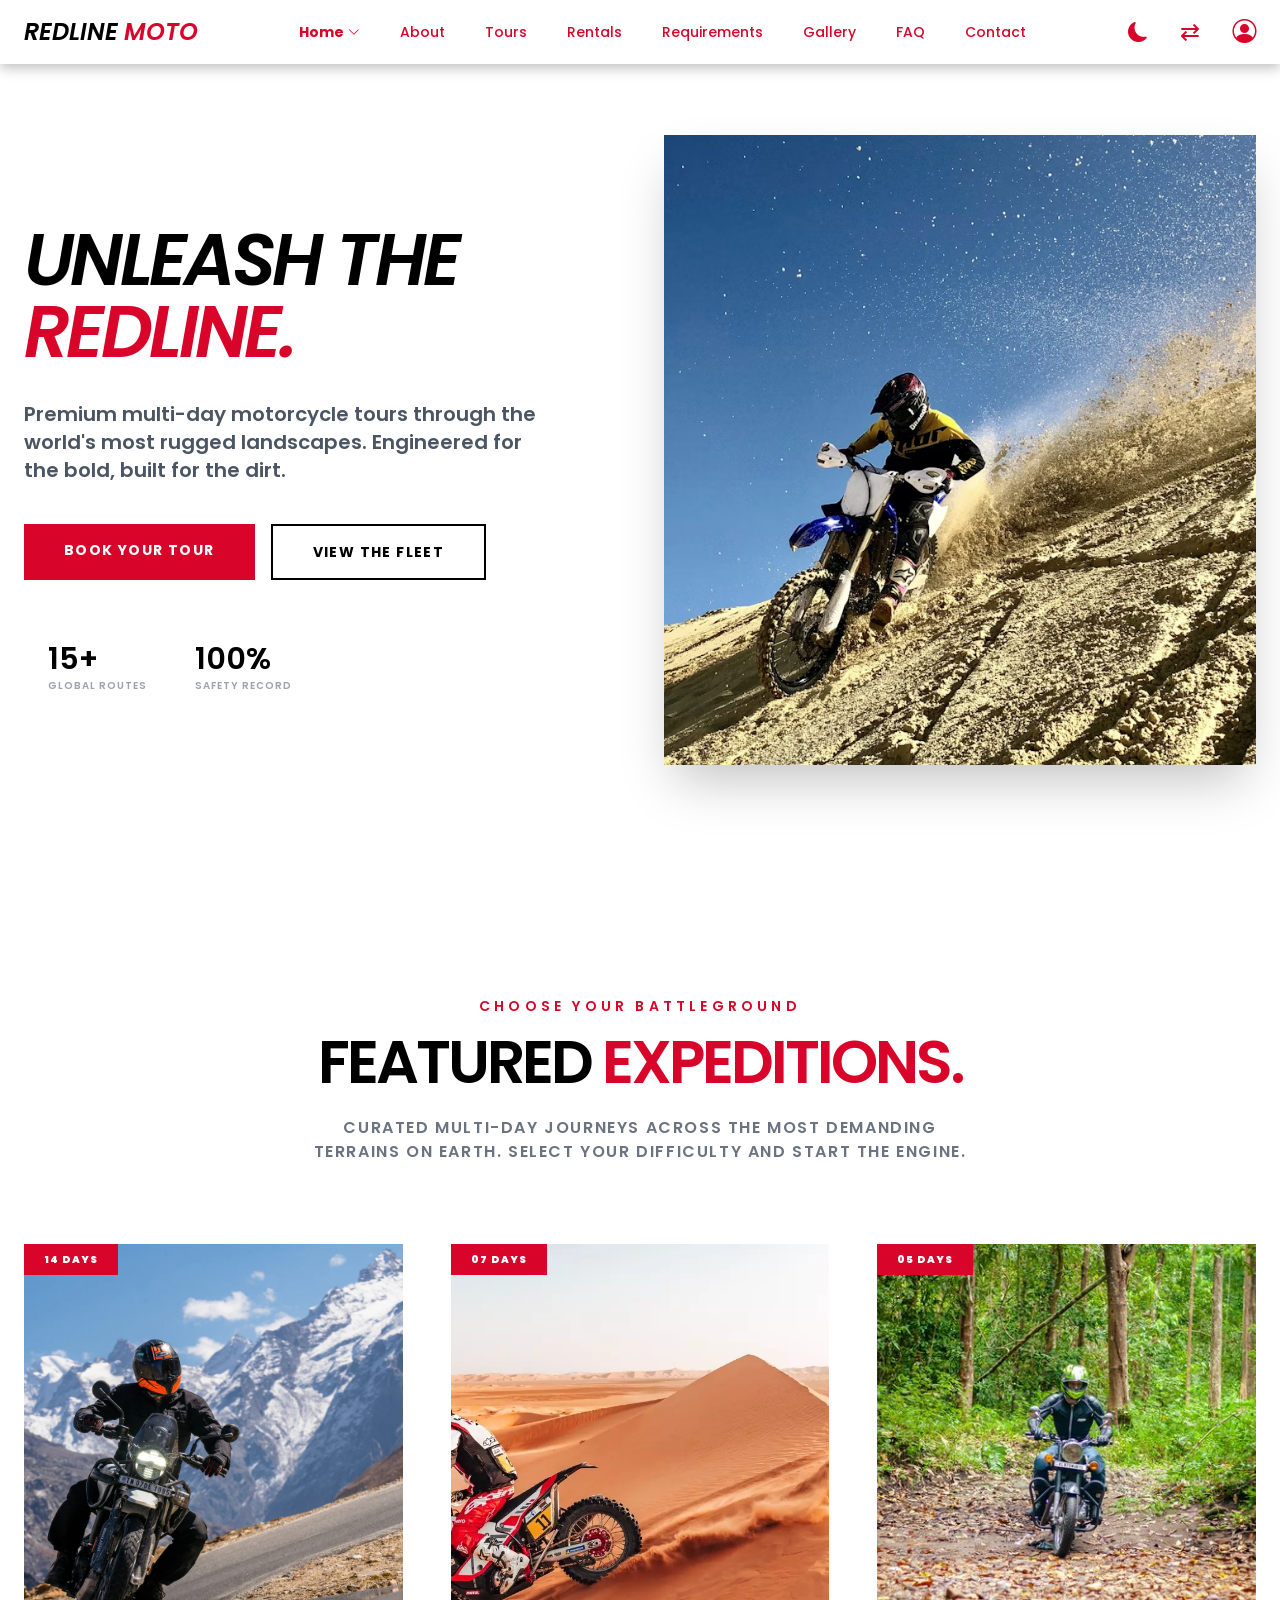
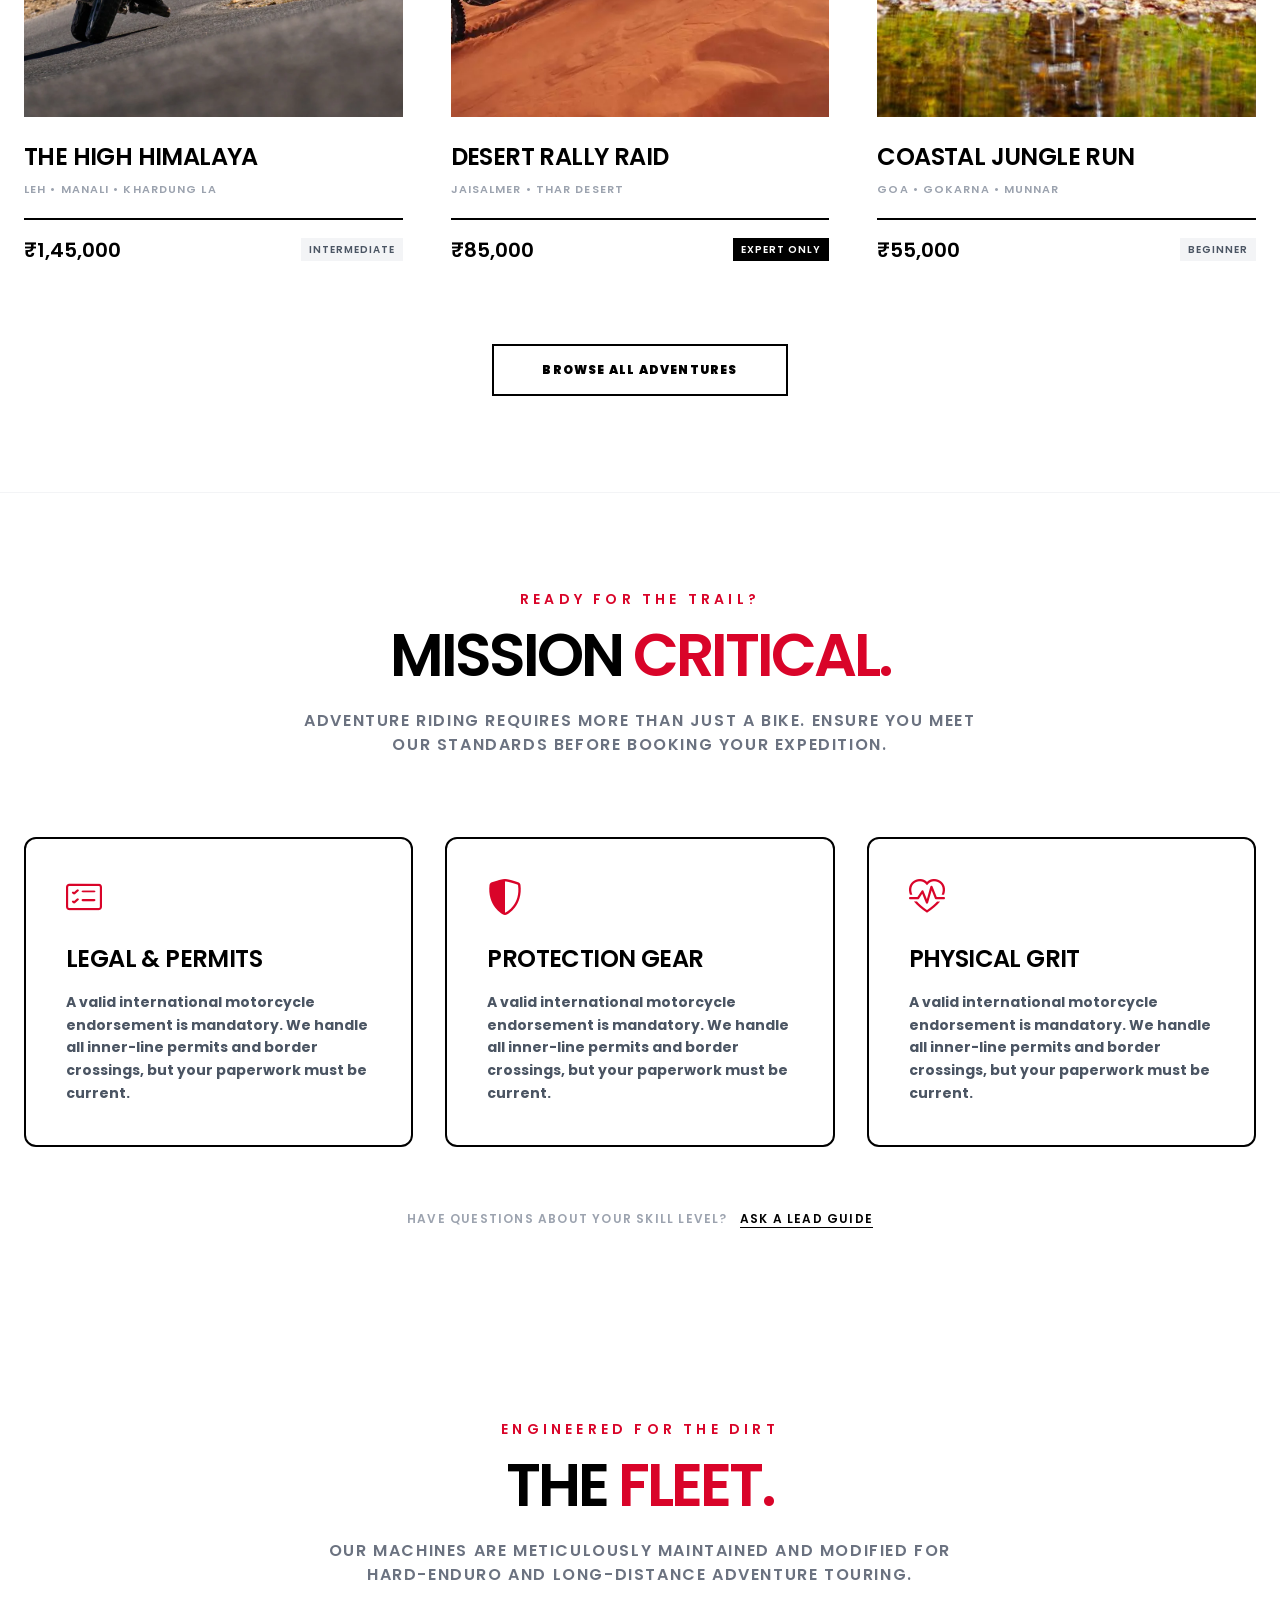
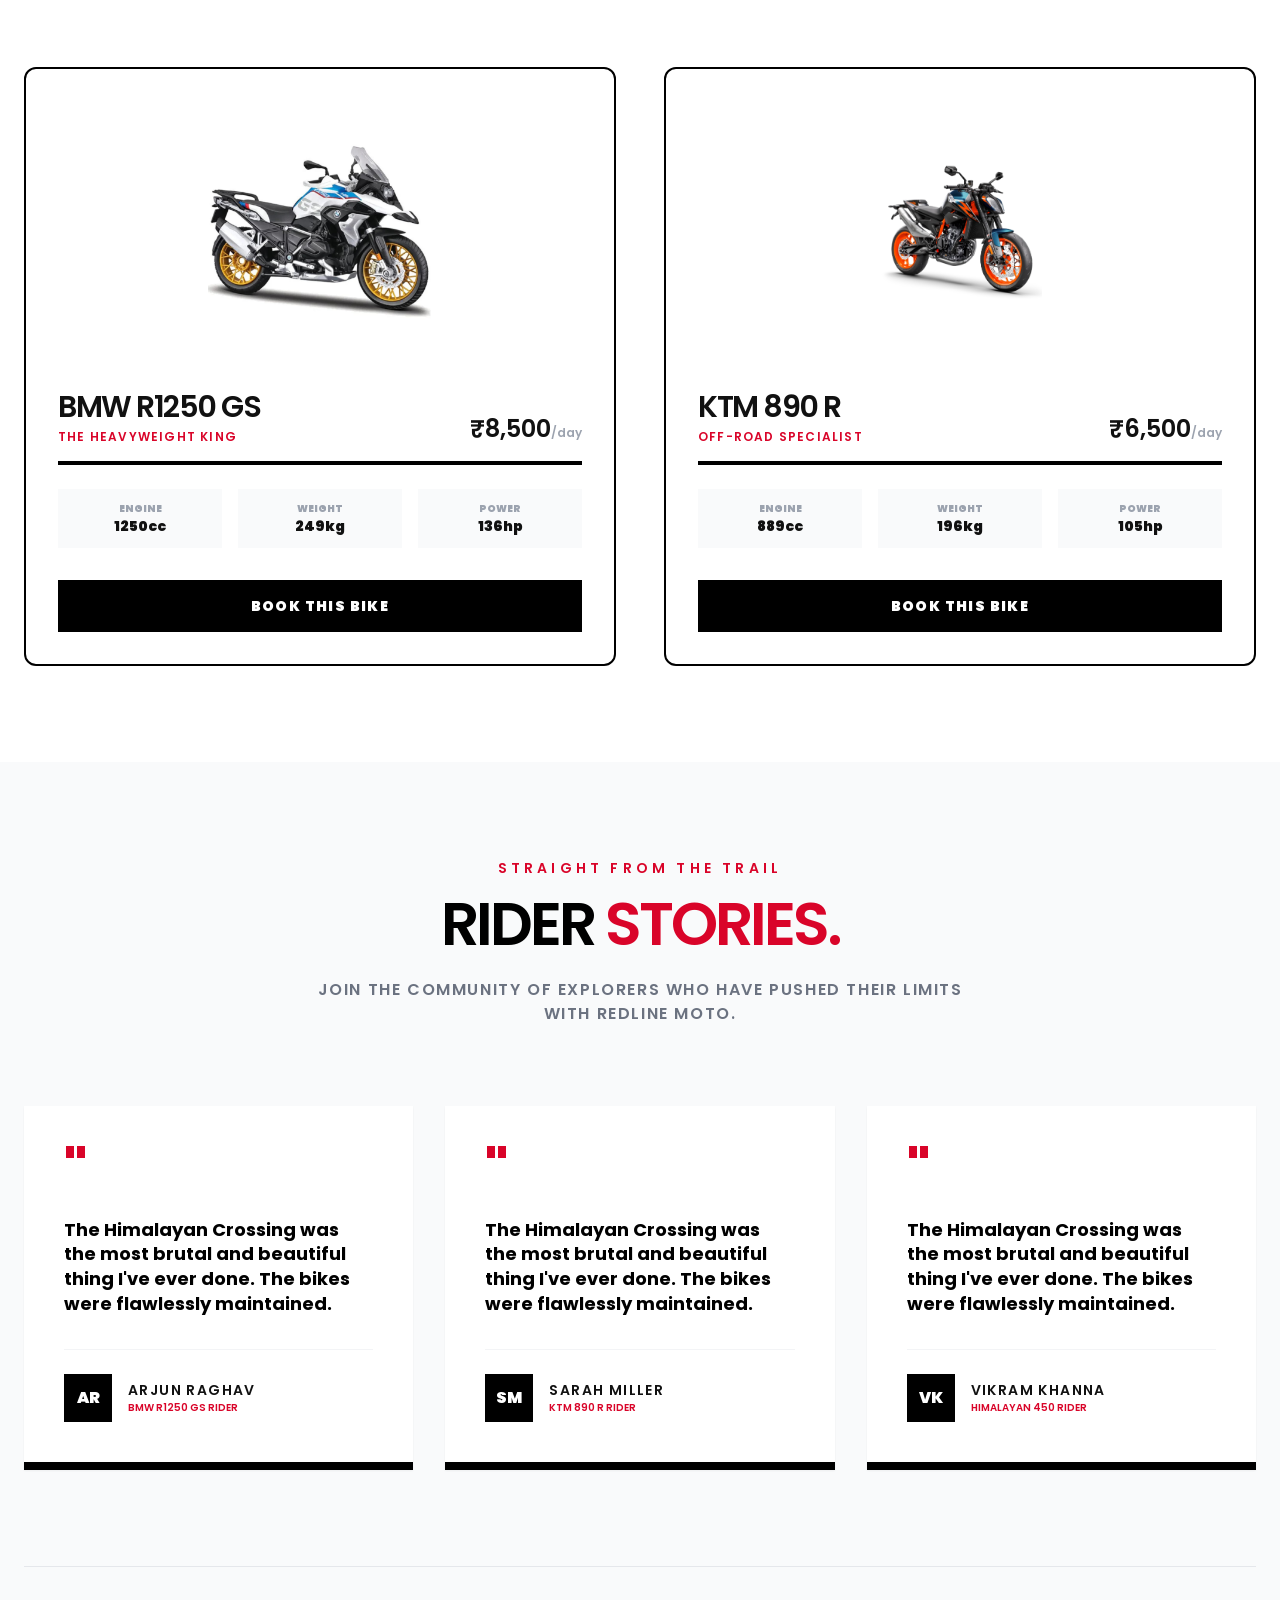
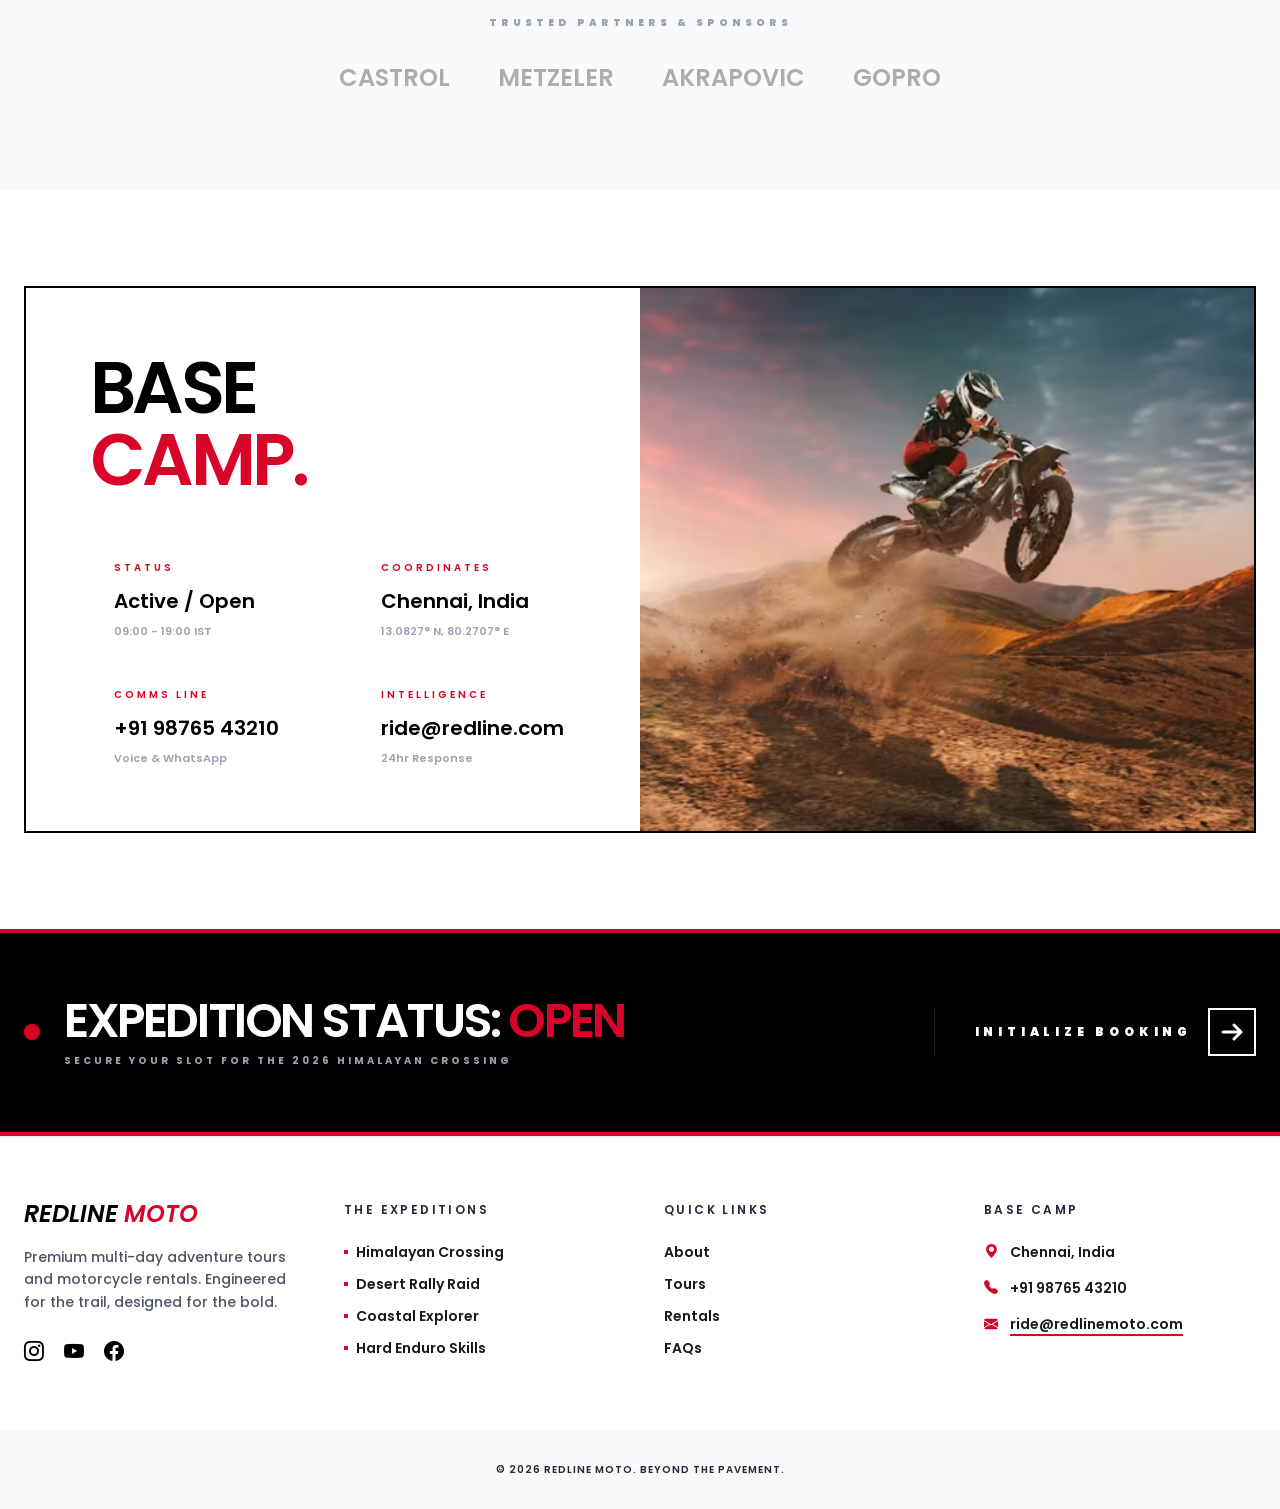
==== index.html @ 3127164c "first commit" ====
<!DOCTYPE html>
<html lang="en">

<head>
    <meta charset="UTF-8">
    <meta name="viewport" content="width=device-width, initial-scale=1.0">
    <title>Home1 - Redline Moto</title>
    <link rel="icon" href="images/logo.jpeg">
    <script src="tailwind.js"></script>
    <link rel="stylesheet" href="https://cdn.jsdelivr.net/npm/bootstrap-icons@1.11.3/font/bootstrap-icons.min.css">
    <link rel="stylesheet" href="navbar.css">
    <link rel="stylesheet" href="footer.css">
    <link rel="preconnect" href="https://fonts.googleapis.com">
    <link rel="preconnect" href="https://fonts.gstatic.com" crossorigin>
    <link href="https://fonts.googleapis.com/css2?family=Poppins:wght@300;400;500;600;700&display=swap"
        rel="stylesheet">
    <style>
        /* RTL */
        .rtl {
            direction: rtl;
        }

        [dir="rtl"] .title {
            margin-right: 20px !important;
        }

        /* THEME TOGGLE */
        :root {
            --home-bg: #ffffff;
            --text-color: #111111;
        }

        [data-theme="dark"] {
            --home-bg: #000000;
            --text-color: #ffffff;
        }

        body {
            background-color: var(--home-bg) !important;
            color: var(--text-color);
            transition: background-color 0.4s ease, color 0.4s ease;
        }

        [data-theme="dark"] section,
        [data-theme="dark"] .card {
            background-color: #000000 !important;
        }

        [data-theme="dark"] .btn,
        [data-theme="dark"] .btn1:hover {
            color: #000000 !important;
        }

        [data-theme="dark"] body,
        [data-theme="dark"] p,
        [data-theme="dark"] h1,
        [data-theme="dark"] h2,
        [data-theme="dark"] h3,
        [data-theme="dark"] h4,
        [data-theme="dark"] h5,
        [data-theme="dark"] h6,
        [data-theme="dark"] span,
        [data-theme="dark"] li,
        [data-theme="dark"] a,
        [data-theme="dark"] label,
        [data-theme="dark"] small,
        [data-theme="dark"] strong {
            color: #ffffff !important;
        }
        @media (max-width:770px){
            .image{
                margin-top: 50px;
            }
        }
    </style>
</head>

<body class="font-sans">
    <!-- navbar -->
    <div id="navbar"></div>

    <!-- HERO BANNER -->
    <section class="relative w-full min-h-screen flex items-center bg-white overflow-hidden">

        <div class="max-w-7xl mx-auto px-6 py-12 w-full grid grid-cols-1 lg:grid-cols-2 gap-12 items-center">

            <div class="relative z-10 order-2 lg:order-1">

                <h1
                    class="italic text-black text-5xl sm:text-5xl md:text-7xl font-semibold uppercase tracking-tighter leading-[0.9] mt-4">
                    UNLEASH THE <br>
                    <span class="text-[#D90429]">REDLINE.</span>
                </h1>

                <p class="mt-8 text-gray-600 text-base md:text-xl max-w-lg leading-relaxed font-semibold">
                    Premium multi-day motorcycle tours through the world's most
                    rugged landscapes. Engineered for the bold, built for the dirt.
                </p>

                <div class="mt-10 flex flex-col sm:flex-row gap-4">
                    <a href="tour.html"
                        class="px-10 py-4 bg-[#D90429] text-white font-bold uppercase tracking-widest text-sm text-center transition hover:bg-black">
                        Book Your Tour
                    </a>

                    <a href="rental.html"
                        class="px-10 py-4 border-2 border-black text-black font-bold uppercase tracking-widest text-sm text-center transition hover:bg-[#D90429] hover:border-[#D90429] hover:text-white">
                        View The Fleet
                    </a>
                </div>

                <div class="mt-16 flex gap-12 pl-6">
                    <div>
                        <h2 class="text-black text-3xl font-semibold leading-none">15+</h2>
                        <p class="text-[10px] uppercase tracking-widest text-gray-400 font-semibold mt-1">Global Routes</p>
                    </div>
                    <div>
                        <h2 class="text-black text-3xl font-semibold leading-none">100%</h2>
                        <p class="text-[10px] uppercase tracking-widest text-gray-400 font-semibold mt-1">Safety Record</p>
                    </div>
                </div>
            </div>

            <div class="relative order-1 lg:order-2 h-[40vh] lg:h-[70vh] w-full">

                <img src="images/bg1.avif" alt="Adventure Motorcycle"
                    class="image relative z-10 w-full h-full object-cover grayscale-[20%] hover:grayscale-0 transition-all duration-500 shadow-2xl" />

            </div>

        </div>

    </section>
    <!-- SECTION1 -->
    <section id="tours" class="py-24 bg-white">
        <div class="max-w-7xl mx-auto px-6">

            <div class="flex flex-col items-center text-center mb-20">


                <h3 class="text-[#D90429] uppercase tracking-[0.3em] font-semibold text-xs md:text-sm mb-4">
                    Choose Your Battleground
                </h3>

                <h2
                    class="text-black text-4xl md:text-6xl font-semibold uppercase tracking-tighter leading-none max-w-4xl">
                    FEATURED <span class="text-[#D90429]">EXPEDITIONS.</span>
                </h2>

                <p class="mt-6 text-gray-500 text-sm md:text-base font-semibold uppercase tracking-widest max-w-2xl">
                    Curated multi-day journeys across the most demanding terrains on earth.
                    Select your difficulty and start the engine.
                </p>

            </div>

            <div class="grid grid-cols-1 md:grid-cols-2 lg:grid-cols-3 gap-12">

                <div class="group cursor-pointer">
                    <div class="relative overflow-hidden aspect-[4/5] bg-gray-100 mb-6">
                        <img src="images/img1.webp" alt="Himalayan Tour"
                            class="w-full h-full object-cover transition-all duration-700 scale-100 group-hover:scale-110" />
                        <div
                            class="absolute top-0 left-0 bg-[#D90429] text-white px-5 py-2 text-[10px] font-black uppercase tracking-widest">
                            14 Days
                        </div>
                    </div>
                    <h3
                        class=" text-2xl font-semibold uppercase tracking-tight text-black group-hover:text-[#D90429] transition-colors">
                        The High Himalaya
                    </h3>
                    <p class="text-gray-400 text-[11px] mt-2 font-semibold uppercase tracking-[0.1em]">Leh • Manali •
                        Khardung La</p>
                    <div class="mt-5 flex items-center justify-between border-t-2 border-black pt-4">
                        <span class="text-black font-semibold text-xl">₹1,45,000</span>
                        <span
                            class="btn text-[10px] font-semibold uppercase tracking-widest bg-gray-100 px-2 py-1 text-gray-600">Intermediate</span>
                    </div>
                </div>

                <div class="group cursor-pointer">
                    <div class="relative overflow-hidden aspect-[4/5] bg-gray-100 mb-6">
                        <img src="images/img2.webp" alt="Rajasthan Tour"
                            class="w-full h-full object-cover transition-all duration-700 scale-100 group-hover:scale-110" />
                        <div
                            class="absolute top-0 left-0 bg-[#D90429] text-white px-5 py-2 text-[10px] font-black uppercase tracking-widest">
                            07 Days
                        </div>
                    </div>
                    <h3
                        class="text-2xl font-semibold uppercase tracking-tight text-black group-hover:text-[#D90429] transition-colors">
                        Desert Rally Raid
                    </h3>
                    <p class="text-gray-400 text-[11px] mt-2 font-semibold uppercase tracking-[0.1em]">Jaisalmer • Thar
                        Desert</p>
                    <div class="mt-5 flex items-center justify-between border-t-2 border-black pt-4">
                        <span class="text-black font-semibold text-xl">₹85,000</span>
                        <span
                            class="text-[10px] font-semibold uppercase tracking-widest bg-black px-2 py-1 text-white">Expert
                            Only</span>
                    </div>
                </div>

                <div class="group cursor-pointer">
                    <div class="relative overflow-hidden aspect-[4/5] bg-gray-100 mb-6">
                        <img src="images/img3.jpg" alt="Western Ghats"
                            class="w-full h-full object-cover transition-all duration-700 scale-100 group-hover:scale-110" />
                        <div
                            class="absolute top-0 left-0 bg-[#D90429] text-white px-5 py-2 text-[10px] font-black uppercase tracking-widest">
                            05 Days
                        </div>
                    </div>
                    <h3
                        class="text-2xl font-semibold uppercase tracking-tight text-black group-hover:text-[#D90429] transition-colors">
                        Coastal Jungle Run
                    </h3>
                    <p class="text-gray-400 text-[11px] mt-2 font-semibold uppercase tracking-[0.1em]">Goa • Gokarna •
                        Munnar</p>
                    <div class="mt-5 flex items-center justify-between border-t-2 border-black pt-4">
                        <span class="text-black font-semibold text-xl">₹55,000</span>
                        <span
                            class="btn text-[10px] font-semibold uppercase tracking-widest bg-gray-100 px-2 py-1 text-gray-600">Beginner</span>
                    </div>
                </div>

            </div>

            <div class="mt-20 flex justify-center">
                <a href="tour.html"
                    class="px-12 py-4 border-2 border-black text-black font-black uppercase tracking-widest text-xs hover:bg-[#D90429] hover:border-[#D90429] hover:text-white transition-all duration-300">
                    Browse All Adventures
                </a>
            </div>

        </div>
    </section>
    <!-- SECTION2 -->
    <section id="requirements" class="py-24 bg-white border-t border-gray-100">
        <div class="max-w-7xl mx-auto px-6 text-center">

            <div class="flex flex-col items-center mb-20">

                <h3 class="text-[#D90429] uppercase tracking-[0.3em] font-semibold text-xs md:text-sm mb-4">
                    Ready for the Trail?
                </h3>

                <h2
                    class="text-black text-4xl md:text-6xl font-semibold uppercase tracking-tighter leading-none max-w-4xl">
                    MISSION <span class="text-[#D90429]">CRITICAL.</span>
                </h2>

                <p class="mt-6 text-gray-500 text-sm md:text-base font-semibold uppercase tracking-widest max-w-2xl">
                    Adventure riding requires more than just a bike. Ensure you meet our
                    standards before booking your expedition.
                </p>
            </div>

            <div class="grid grid-cols-1 md:grid-cols-2 lg:grid-cols-3 gap-8 text-left">

                <div class="p-10 border-2 border-black group hover:bg-black transition-all duration-300 rounded-xl">
                    <div class="mb-6 text-[#D90429] group-hover:text-white transition-colors">
                        <i class="bi bi-card-checklist text-4xl"></i>
                    </div>
                    <h4 class="text-2xl font-semibold uppercase tracking-tight text-black group-hover:text-white mb-4">
                        Legal & Permits
                    </h4>
                    <p class="text-gray-600 group-hover:text-gray-400 text-sm leading-relaxed font-bold">
                        A valid international motorcycle endorsement is mandatory. We handle all inner-line permits and
                        border crossings, but your paperwork must be current.
                    </p>
                </div>

                <div class="p-10 border-2 border-black group hover:bg-black transition-all duration-300 rounded-xl">
                    <div class="mb-6 text-[#D90429] group-hover:text-white transition-colors">
                        <i class="bi bi-shield-shaded text-4xl"></i>
                    </div>
                    <h4 class="text-2xl font-semibold uppercase tracking-tight text-black group-hover:text-white mb-4">
                        Protection Gear
                    </h4>
                    <p class="text-gray-600 group-hover:text-gray-400 text-sm leading-relaxed font-bold">
                       A valid international motorcycle endorsement is mandatory. We handle all inner-line permits and
                        border crossings, but your paperwork must be current.
                    </p>
                </div>

                <div class="p-10 border-2 border-black group hover:bg-black transition-all duration-300 rounded-xl">
                    <div class="mb-6 text-[#D90429] group-hover:text-white transition-colors">
                        <i class="bi bi-heart-pulse text-4xl"></i>
                    </div>
                    <h4 class="text-2xl font-semibold uppercase tracking-tight text-black group-hover:text-white mb-4">
                        Physical Grit
                    </h4>
                    <p class="text-gray-600 group-hover:text-gray-400 text-sm leading-relaxed font-bold">
                        A valid international motorcycle endorsement is mandatory. We handle all inner-line permits and
                        border crossings, but your paperwork must be current.
                    </p>
                </div>

            </div>

            <div class="mt-16">
                <p class="text-xs font-semibold uppercase tracking-widest text-gray-400">
                    Have questions about your skill level?
                    <a href="contact.html"
                        class="text-black border-b border-black ml-2 hover:text-[#D90429] hover:border-[#D90429] transition-all">
                        Ask a Lead Guide
                    </a>
                </p>
            </div>

        </div>
    </section>
    <!-- SECTION3 -->
    <section id="rentals" class="py-24 bg-white">
        <div class="max-w-7xl mx-auto px-6 text-center">

            <div class="flex flex-col items-center mb-20">
            
                <h3 class="text-[#D90429] uppercase tracking-[0.3em] font-semibold text-xs md:text-sm mb-4">
                    Engineered for the Dirt
                </h3>

                <h2
                    class="text-black text-4xl md:text-6xl font-semibold uppercase tracking-tighter leading-none max-w-4xl">
                    THE <span class="text-[#D90429]">FLEET.</span>
                </h2>

                <p class="mt-6 text-gray-500 text-sm md:text-base font-semibold uppercase tracking-widest max-w-2xl">
                    Our machines are meticulously maintained and modified for
                    hard-enduro and long-distance adventure touring.
                </p>
            </div>

            <div class="grid grid-cols-1 lg:grid-cols-2 gap-12">

                <div class="group border-2 border-black p-8 transition-all duration-300 hover:border-[#D90429] rounded-xl">
                    <div class="relative w-full h-64 flex items-center justify-center overflow-hidden mb-8 bg-white">
                        <img src="images/bike1.jpg" alt="BMW R1250 GS"
                            class="w-full h-full object-contain p-4 transform group-hover:scale-110 transition-transform duration-500" />
                    </div>

                    <div class="flex justify-between items-end border-b-4 border-black pb-4 mb-6">
                        <div class="text-left">
                            <h4 class="text-3xl font-semibold uppercase tracking-tighter">BMW R1250 GS</h4>
                            <p class="text-[#D90429] font-semibold text-xs uppercase tracking-widest mt-1">The Heavyweight
                                King</p>
                        </div>
                        <span class="text-2xl font-semibold">₹8,500<span class="text-xs text-gray-400">/day</span></span>
                    </div>

                    <div class="grid grid-cols-3 gap-4 text-center">
                        <div class="card bg-gray-50 p-3">
                            <p class="text-[10px] font-black text-gray-400 uppercase">Engine</p>
                            <p class="text-sm font-black">1250cc</p>
                        </div>
                        <div class="card bg-gray-50 p-3">
                            <p class="text-[10px] font-black text-gray-400 uppercase">Weight</p>
                            <p class="text-sm font-black">249kg</p>
                        </div>
                        <div class="card bg-gray-50 p-3">
                            <p class="text-[10px] font-black text-gray-400 uppercase">Power</p>
                            <p class="text-sm font-black">136hp</p>
                        </div>
                    </div>

                    <button onclick="window.location.href='rental.html'"
                        class="w-full mt-8 py-4 bg-black text-white font-black uppercase tracking-widest text-sm transition-colors hover:bg-[#D90429]">
                        Book This Bike
                    </button>
                </div>

                <div class="group border-2 border-black p-8 transition-all duration-300 hover:border-[#D90429] rounded-xl">
                    <div class="relative w-full h-64 flex items-center justify-center overflow-hidden mb-8 bg-white">
                        <img src="images/bike2.webp" alt="KTM 890 Adventure"
                            class="w-full h-full object-contain p-4 transform group-hover:scale-110 transition-transform duration-500" />
                    </div>

                    <div class="flex justify-between items-end border-b-4 border-black pb-4 mb-6">
                        <div class="text-left">
                            <h4 class="text-3xl font-semibold uppercase tracking-tighter">KTM 890 R</h4>
                            <p class="text-[#D90429] font-semibold text-xs uppercase tracking-widest mt-1">Off-Road
                                Specialist</p>
                        </div>
                        <span class="text-2xl font-semibold">₹6,500<span class="text-xs text-gray-400">/day</span></span>
                    </div>

                    <div class="grid grid-cols-3 gap-4 text-center">
                        <div class="card bg-gray-50 p-3">
                            <p class="text-[10px] font-black text-gray-400 uppercase">Engine</p>
                            <p class="text-sm font-black">889cc</p>
                        </div>
                        <div class="card bg-gray-50 p-3">
                            <p class="text-[10px] font-black text-gray-400 uppercase">Weight</p>
                            <p class="text-sm font-black">196kg</p>
                        </div>
                        <div class="card bg-gray-50 p-3">
                            <p class="text-[10px] font-black text-gray-400 uppercase">Power</p>
                            <p class="text-sm font-black">105hp</p>
                        </div>
                    </div>

                    <button onclick="window.location.href='rental.html'"
                        class="w-full mt-8 py-4 bg-black text-white font-black uppercase tracking-widest text-sm transition-colors hover:bg-[#D90429]">
                        Book This Bike
                    </button>
                </div>

            </div>
        </div>
    </section>
    <!-- SECTION4 -->
    <section id="reviews" class="py-24 bg-gray-50">
        <div class="max-w-7xl mx-auto px-6 text-center">

            <div class="flex flex-col items-center mb-20">

                <h3 class="text-[#D90429] uppercase tracking-[0.3em] font-semibold text-xs md:text-sm mb-4">
                    Straight from the Trail
                </h3>

                <h2
                    class="text-black text-4xl md:text-6xl font-semibold uppercase tracking-tighter leading-none max-w-4xl">
                    RIDER <span class="text-[#D90429]">STORIES.</span>
                </h2>

                <p class="mt-6 text-gray-500 text-sm md:text-base font-semibold uppercase tracking-widest max-w-2xl">
                    Join the community of explorers who have pushed their limits
                    with Redline Moto.
                </p>
            </div>

            <div class="grid grid-cols-1 md:grid-cols-2 lg:grid-cols-3 gap-8 text-left">

                <div
                    class="card bg-white p-10 border-b-8 border-black hover:border-[#D90429] transition-all duration-300 shadow-sm group ">
                    <div class="text-[#D90429] text-5xl font-black mb-6 leading-none">"</div>
                    <p class="text-black font-bold text-lg leading-snug mb-8">
                        The Himalayan Crossing was the most brutal and beautiful thing I've ever done. The bikes were
                        flawlessly maintained.
                    </p>
                    <div class="flex items-center gap-4 border-t border-gray-100 pt-6">
                        <div
                            class="w-12 h-12 bg-black rounded-none flex items-center justify-center text-white font-black">
                            AR</div>
                    <div>
                            <h4 class="text-sm font-semibold uppercase tracking-widest">Arjun Raghav</h4>
                            <p class="text-[10px] text-[#D90429] font-semibold uppercase">BMW R1250 GS Rider</p>
                        </div>
                    </div>
                </div>

                <div
                    class="card bg-white p-10 border-b-8 border-black hover:border-[#D90429] transition-all duration-300 shadow-sm group">
                    <div class="text-[#D90429] text-5xl font-black mb-6 leading-none">"</div>
                    <p class="text-black font-bold text-lg leading-snug mb-8">
                        The Himalayan Crossing was the most brutal and beautiful thing I've ever done. The bikes were
                        flawlessly maintained. </p>
                    <div class="flex items-center gap-4 border-t border-gray-100 pt-6">
                        <div
                            class="w-12 h-12 bg-black rounded-none flex items-center justify-center text-white font-black">
                            SM</div>
                        <div>
                            <h4 class="text-sm font-semibold uppercase tracking-widest">Sarah Miller</h4>
                            <p class="text-[10px] text-[#D90429] font-semibold uppercase">KTM 890 R Rider</p>
                        </div>
                    </div>
                </div>

                <div
                    class="card bg-white p-10 border-b-8 border-black hover:border-[#D90429] transition-all duration-300 shadow-sm group">
                    <div class="text-[#D90429] text-5xl font-black mb-6 leading-none">"</div>
                    <p class="text-black font-bold text-lg leading-snug mb-8">
                        The Himalayan Crossing was the most brutal and beautiful thing I've ever done. The bikes were
                        flawlessly maintained. </p>
                    <div class="flex items-center gap-4 border-t border-gray-100 pt-6">
                        <div
                            class="w-12 h-12 bg-black rounded-none flex items-center justify-center text-white font-black">
                            VK</div>
                        <div>
                            <h4 class="text-sm font-semibold uppercase tracking-widest">Vikram Khanna</h4>
                            <p class="text-[10px] text-[#D90429] font-semibold uppercase">Himalayan 450 Rider</p>
                        </div>
                    </div>
                </div>

            </div>

            <div class="mt-24 pt-12 border-t border-gray-200">
                <p class="text-[10px] font-black uppercase tracking-[0.4em] text-gray-400 mb-8">Trusted Partners &
                    Sponsors</p>
                <div class="flex flex-wrap justify-center items-center gap-12 opacity-30 grayscale contrast-125">
                    <span class="text-2xl font-semibold uppercase">Castrol</span>
                    <span class="text-2xl font-semibold uppercase">Metzeler</span>
                    <span class="text-2xl font-semibold uppercase">Akrapovic</span>
                    <span class="text-2xl font-semibold uppercase">Gopro</span>
                </div>
            </div>

        </div>
    </section>
    <!-- SECTION5 -->
     <section id="contact" class="py-24 bg-white">
  <div class="max-w-7xl mx-auto px-6">
    
    <div class="grid grid-cols-1 lg:grid-cols-2 gap-0 border-2 border-black">
      
      <div class="card p-10 md:p-16 bg-white flex flex-col justify-center">
        
        <h2 class="text-black text-5xl md:text-7xl font-semibold uppercase tracking-tighter leading-none mb-16">
          BASE <br> <span class="text-[#D90429]">CAMP.</span>
        </h2>

        <div class="grid grid-cols-1 sm:grid-cols-2 gap-12">
          
          <div class=" pl-6">
            <p class="text-[10px] font-semibold text-[#D90429] uppercase tracking-[0.3em] mb-3">Status</p>
            <h4 class="text-xl font-semibold text-black">Active / Open</h4>
            <p class="text-[11px] font-semibold text-gray-400 mt-2">09:00 - 19:00 IST</p>
          </div>

          <div class=" pl-6">
            <p class="text-[10px] font-semibold text-[#D90429] uppercase tracking-[0.3em] mb-3">Coordinates</p>
            <h4 class="text-xl font-semibold text-black">Chennai, India</h4>
            <p class="text-[11px] font-semibold text-gray-400 mt-2">13.0827° N, 80.2707° E</p>
          </div>

          <div class=" pl-6">
            <p class="text-[10px] font-semibold text-[#D90429] uppercase tracking-[0.3em] mb-3">Comms Line</p>
            <h4 class="text-xl font-semibold text-black">+91 98765 43210</h4>
            <p class="text-[11px] font-semibold text-gray-400 mt-2">Voice & WhatsApp</p>
          </div>

          <div class="pl-6">
            <p class="text-[10px] font-semibold text-[#D90429] uppercase tracking-[0.3em] mb-3">Intelligence</p>
            <h4 class="text-xl font-semibold text-black">ride@redline.com</h4>
            <p class="text-[11px] font-semibold text-gray-400 mt-2">24hr Response</p>
          </div>

        </div>
      </div>

      <div class="relative min-h-[500px] bg-gray-100 flex items-center justify-center overflow-hidden">
        <img 
          src="images/img4.avif" 
          alt="Redline Workshop" 
          class="w-full h-full object-cover transition-all duration-1000"
        />
    
      </div>

    </div>

  </div>
</section>
<!-- SECTION6 -->
 <section class="w-full bg-black py-16 border-y-4 border-[#D90429]">
  <div class="max-w-7xl mx-auto px-6 flex flex-col md:flex-row items-center justify-between gap-8">
    
    <div class="flex items-center gap-6">
      <div class="relative flex h-4 w-4">
        <span class="animate-ping absolute inline-flex h-full w-full rounded-full bg-[#D90429] opacity-75"></span>
        <span class="relative inline-flex rounded-full h-4 w-4 bg-[#D90429]"></span>
      </div>
      
      <div>
        <h2 class="text-white text-3xl md:text-5xl font-semibold uppercase tracking-tighter leading-none">
          EXPEDITION STATUS: <span class="text-[#D90429]">OPEN</span>
        </h2>
        <p class="text-gray-400 font-bold uppercase tracking-[0.3em] text-[10px] mt-2">
          Secure your slot for the 2026 Himalayan Crossing
        </p>
      </div>
    </div>

    <div class="flex items-center gap-10">
      <div class="hidden lg:block h-12 w-px bg-gray-800"></div>
      
      <a href="contact.html" class="group flex items-center gap-4">
        <span class="text-white font-black uppercase tracking-[0.4em] text-xs group-hover:text-[#D90429] transition-colors">
          Initialize Booking
        </span>
        <div class="w-12 h-12 border-2 border-white flex items-center justify-center group-hover:bg-[#D90429] group-hover:border-[#D90429] transition-all">
          <svg xmlns="http://www.w3.org/2000/svg" class="h-6 w-6 text-white" fill="none" viewBox="0 0 24 24" stroke="currentColor">
            <path stroke-linecap="round" stroke-linejoin="round" stroke-width="3" d="M14 5l7 7m0 0l-7 7m7-7H3" />
          </svg>
        </div>
      </a>
    </div>

  </div>
</section>
    <!-- FOOTER -->
    <div id="footer"></div>
    <script>
        tailwind.config = {
            theme: {
                extend: {
                    fontFamily: {
                        sans: ['Poppins', 'ui-sans-serif', 'system-ui'],
                    },
                },
            },
        }
        lucide.createIcons();
    </script>
    <script src="navbar.js"></script>
    <script src="footer.js"></script>
</body>

</html>
---- navbar.css ----
html,
body {
  max-width: 100% !important;
  overflow-x: hidden !important;
  margin: 0;
  padding: 0;
}

.mobile-toggle {
  display: none;
}

.nav-active {
  font-weight: 700;
  position: relative;
}

.nav-active::after {
  content: "";
  position: absolute;
  left: 0;
  bottom: -6px;
  width: 100%;
  height: 2px;
  background-color: #D90429;
  border-radius: 2px;
}

[dir="rtl"] #profileMenu {
  margin-right: -20px;
}

.home-active {
  font-weight: 700 !important;
  position: relative;
}

#homeDropdownMenu li a.nav-active::after {
  display: none;
}

#dashboardDropdownMenu li a.nav-active::after {
  display: none;
}

#profileMenu li a.nav-active::after {
  display: none;
}

[data-theme="dark"] #homeDropdownMenu,
[data-theme="dark"] #profileMenu{
  background-color: #000000 !important;
}
[data-theme="dark"] #homeDropdownMenu a:hover {
  color: #000000 !important;
}
[data-theme="dark"] #dashboardDropdownMenu {
  background-color: #000000 !important;
}
[data-theme="dark"] #dashboardDropdownMenu a:hover {
  color: #000000 !important;
}
[data-theme="dark"] #profileMenu a:hover {
  color: #000000 !important;
}
[data-theme="dark"] #mainNavbar,
[data-theme="dark"] #mobileMenu{
  background-color: #323131 !important;
}

@media (max-width: 1441px) {
  [dir="rtl"] #profileMenu {
  margin-right: -120px;
}
}
@media (max-width: 1281px) {
  [dir="rtl"] #profileMenu {
  margin-right: -150px !important;
}
}
@media (max-width: 1024px) {
  #navLinks {
    gap: 30px;
  }
}

@media (max-width: 820px) {
  #centerLinksWrapper {
    display: none !important;
  }

  #rightButtons .text-xl,
  #rightButtons .text-2xl {
    font-size: 1.25rem;
  }

}

@media (min-width: 821px) {
  #hamburgerBtn {
    display: none !important;
  }

  #mobileMenuOverlay,
  #mobileMenu {
    display: none !important;
  }
}

.mobile-menu-open {
  overflow: hidden;
}

#mobileMenu.active {
  transform: translateX(0);
}

#mobileMenuOverlay.active {
  display: block !important;
}

/* Animation for mobile dropdown */
#mobileDropdownMenu {
  transition: max-height 0.3s ease-out;
}

#mobileDropdownMenu.show {
  display: block !important;
  animation: slideDown 0.3s ease-out;
}

 [dir="rtl"] #mobileProfileMenu {
  margin-right: -120px;
}

#hamburgerBtn i {
    color: #D90429;
  }

@keyframes slideDown {
  from {
    opacity: 0;
    transform: translateY(-10px);
  }

  to {
    opacity: 1;
    transform: translateY(0);
  }
}

@media (min-width: 821px) {
  #centerLinksWrapper {
    display: flex !important;
  }

  .lg\\:flex {
    display: flex !important;
  }
}

@media (max-width:821px) {
  .nav-active::after {
    display: none;
    font-weight: 900;
  }
}

@media (max-width:426px) {

  #theme-toggle i {
    font-size: 15px;
  }

  #hamburgerBtn i {
    font-size: 20px;
    color: #D90429;
  }

  #closeMenuBtn {
    font-size: 20px;
  }

  #rightButtons {
    gap: 1rem;
  }

   [dir="rtl"] #mobileProfileMenu {
    margin-right: -110px;
  }
}

[data-theme="dark"] #homeDropdownMenu a,
[data-theme="dark"] #dashboardDropdownMenu a,
[data-theme="dark"] #profileMenu a,
[data-theme="dark"] #mainNavbar i,
[data-theme="dark"] #mainNavbar button,
[data-theme="dark"] #mobileMenu i{
  color: white !important;
}
 /* h1{
  color:#FACC15;
color:#7F1D1D;
 color:#f6e9b4;
}  */
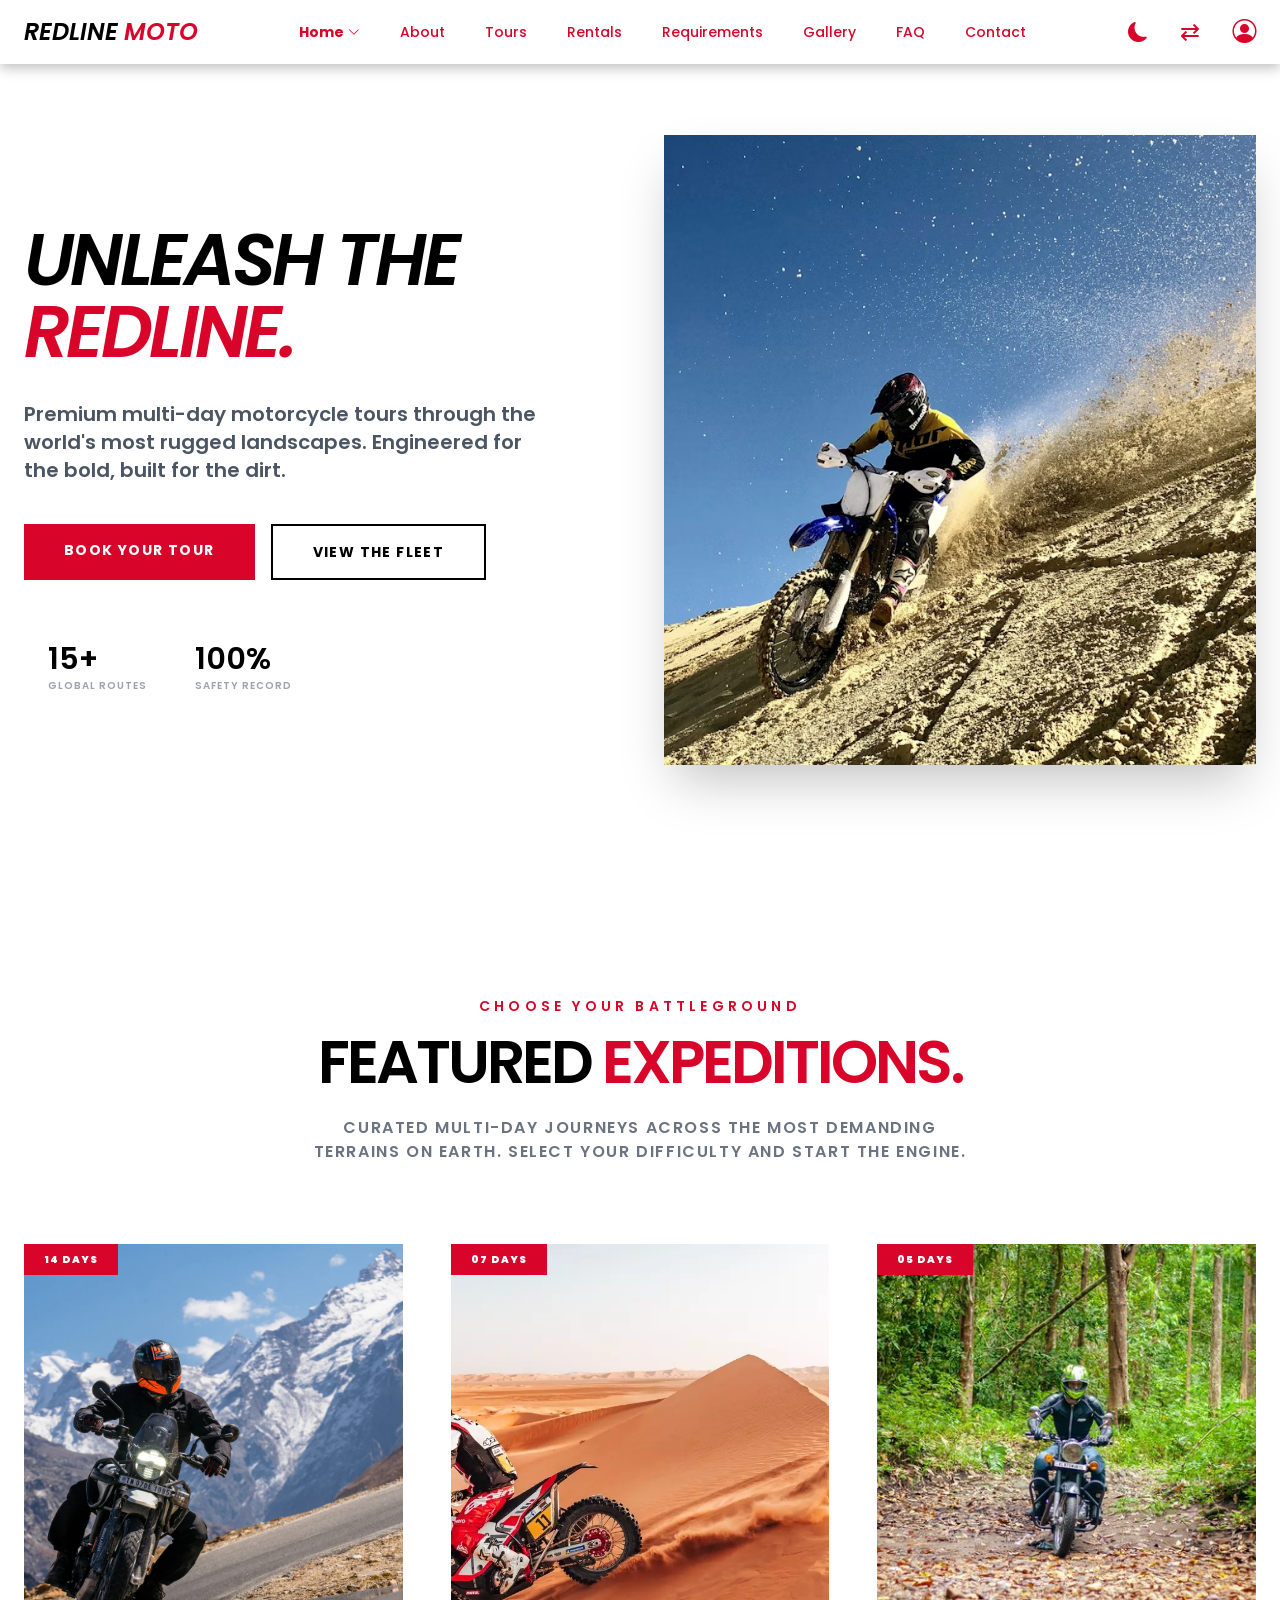
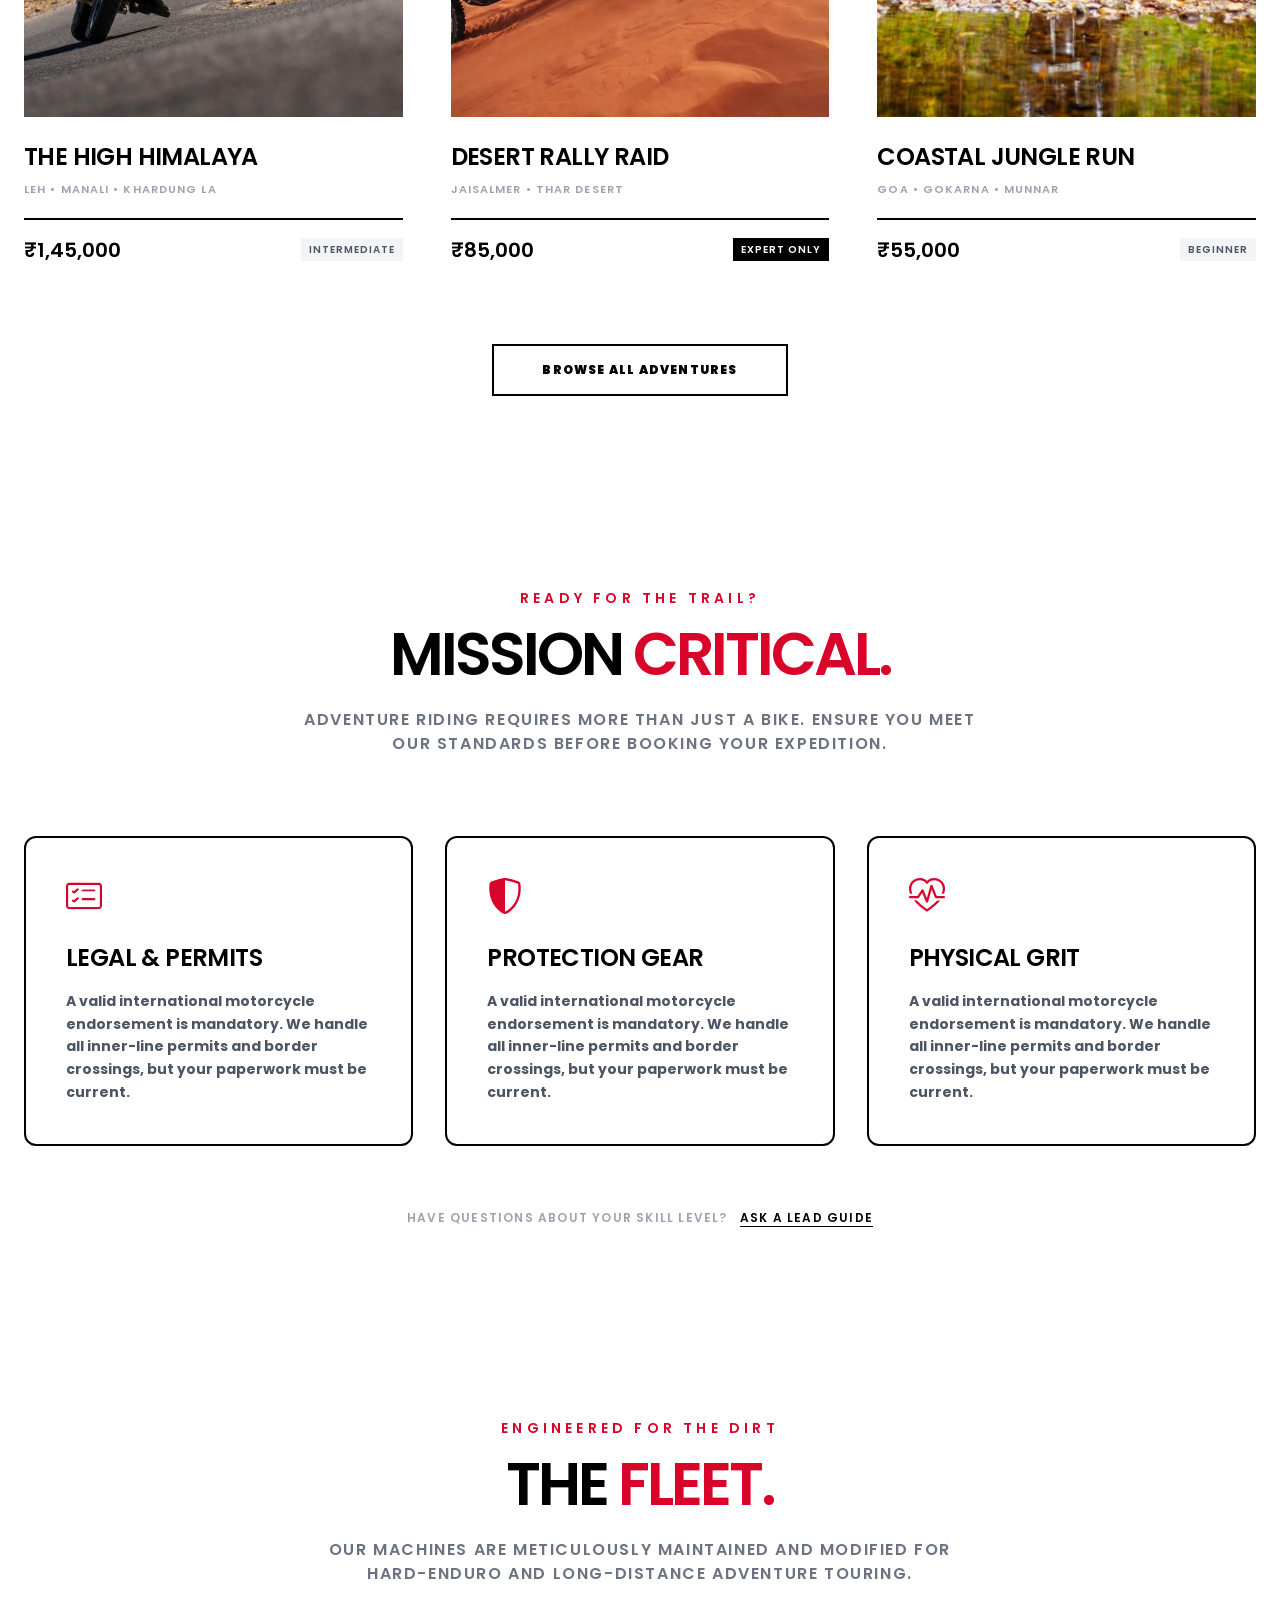
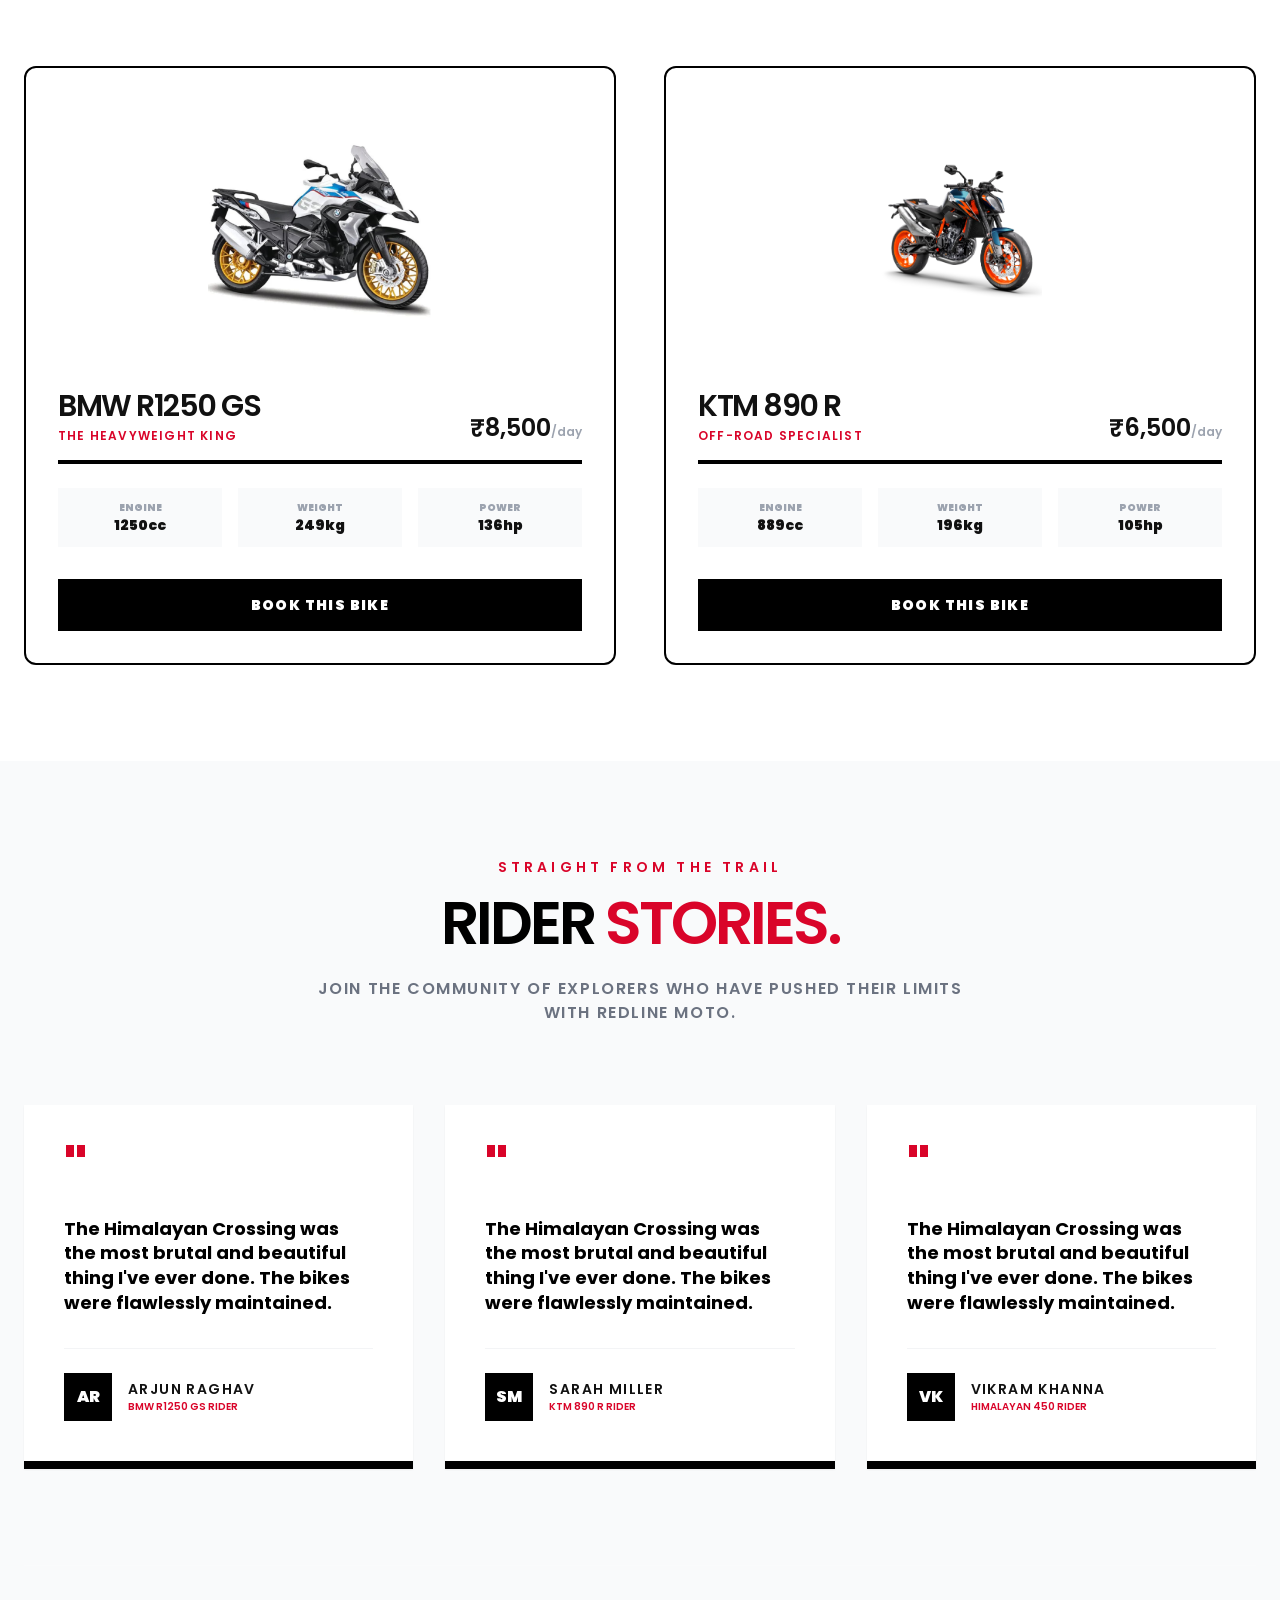
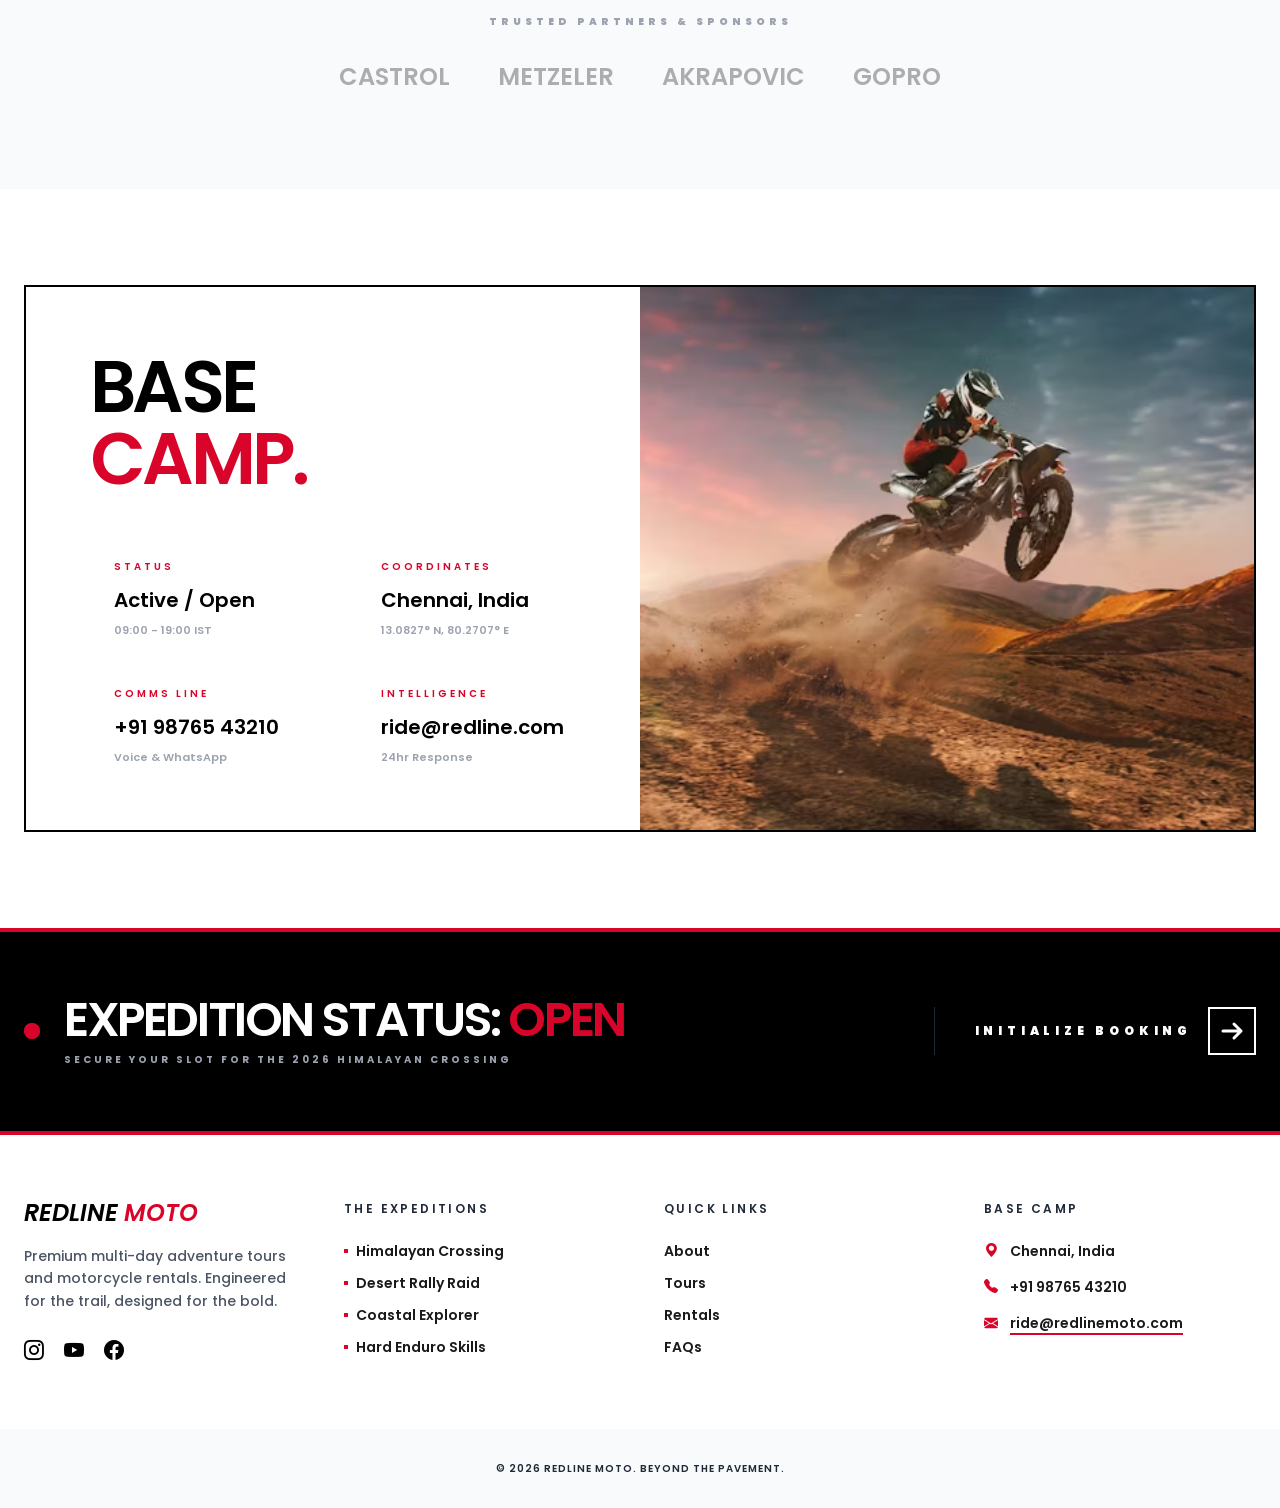
==== commit 43bca278: "first commit" ====
--- a/index.html
+++ b/index.html
@@ -235,7 +235,7 @@
         </div>
     </section>
     <!-- SECTION2 -->
-    <section id="requirements" class="py-24 bg-white border-t border-gray-100">
+    <section id="requirements" class="py-24 bg-white">
         <div class="max-w-7xl mx-auto px-6 text-center">
 
             <div class="flex flex-col items-center mb-20">
@@ -485,7 +485,7 @@
 
             </div>
 
-            <div class="mt-24 pt-12 border-t border-gray-200">
+            <div class="mt-24 pt-12 border-t border-white/10">
                 <p class="text-[10px] font-black uppercase tracking-[0.4em] text-gray-400 mb-8">Trusted Partners &
                     Sponsors</p>
                 <div class="flex flex-wrap justify-center items-center gap-12 opacity-30 grayscale contrast-125">
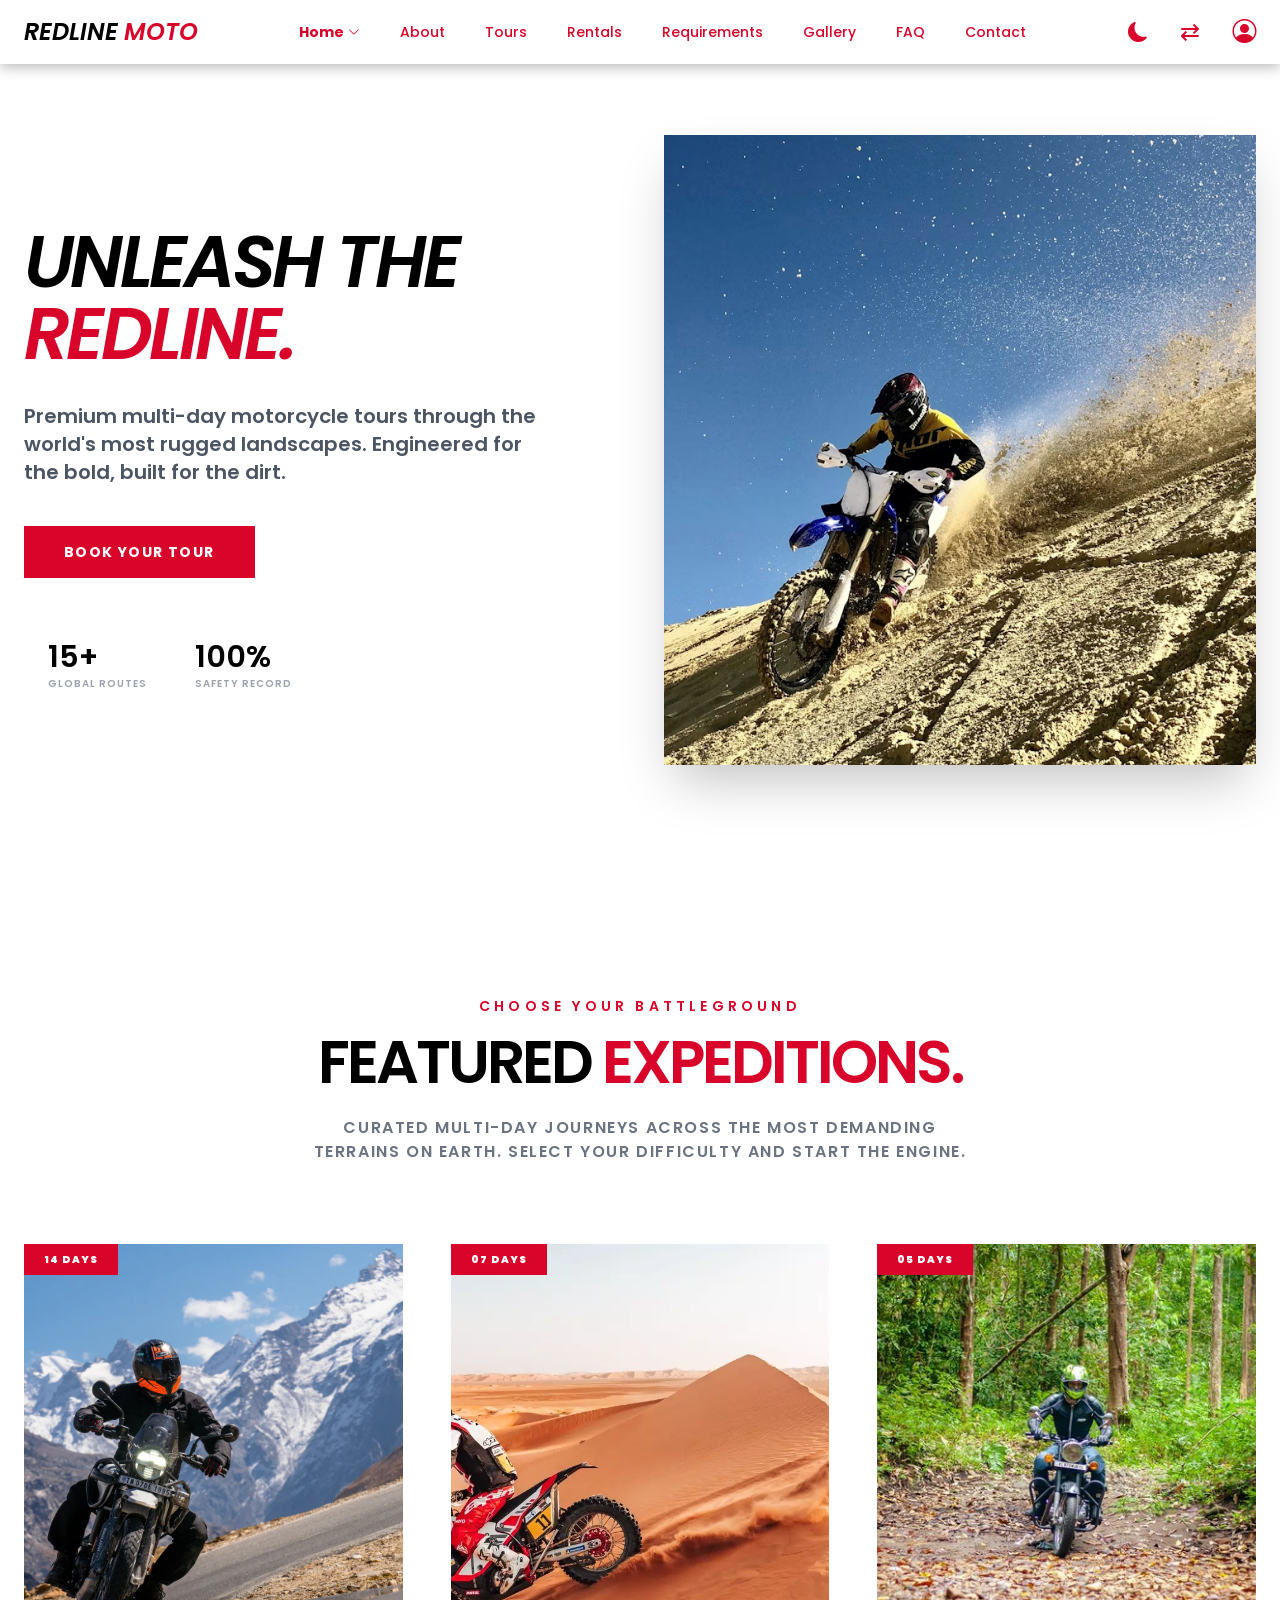
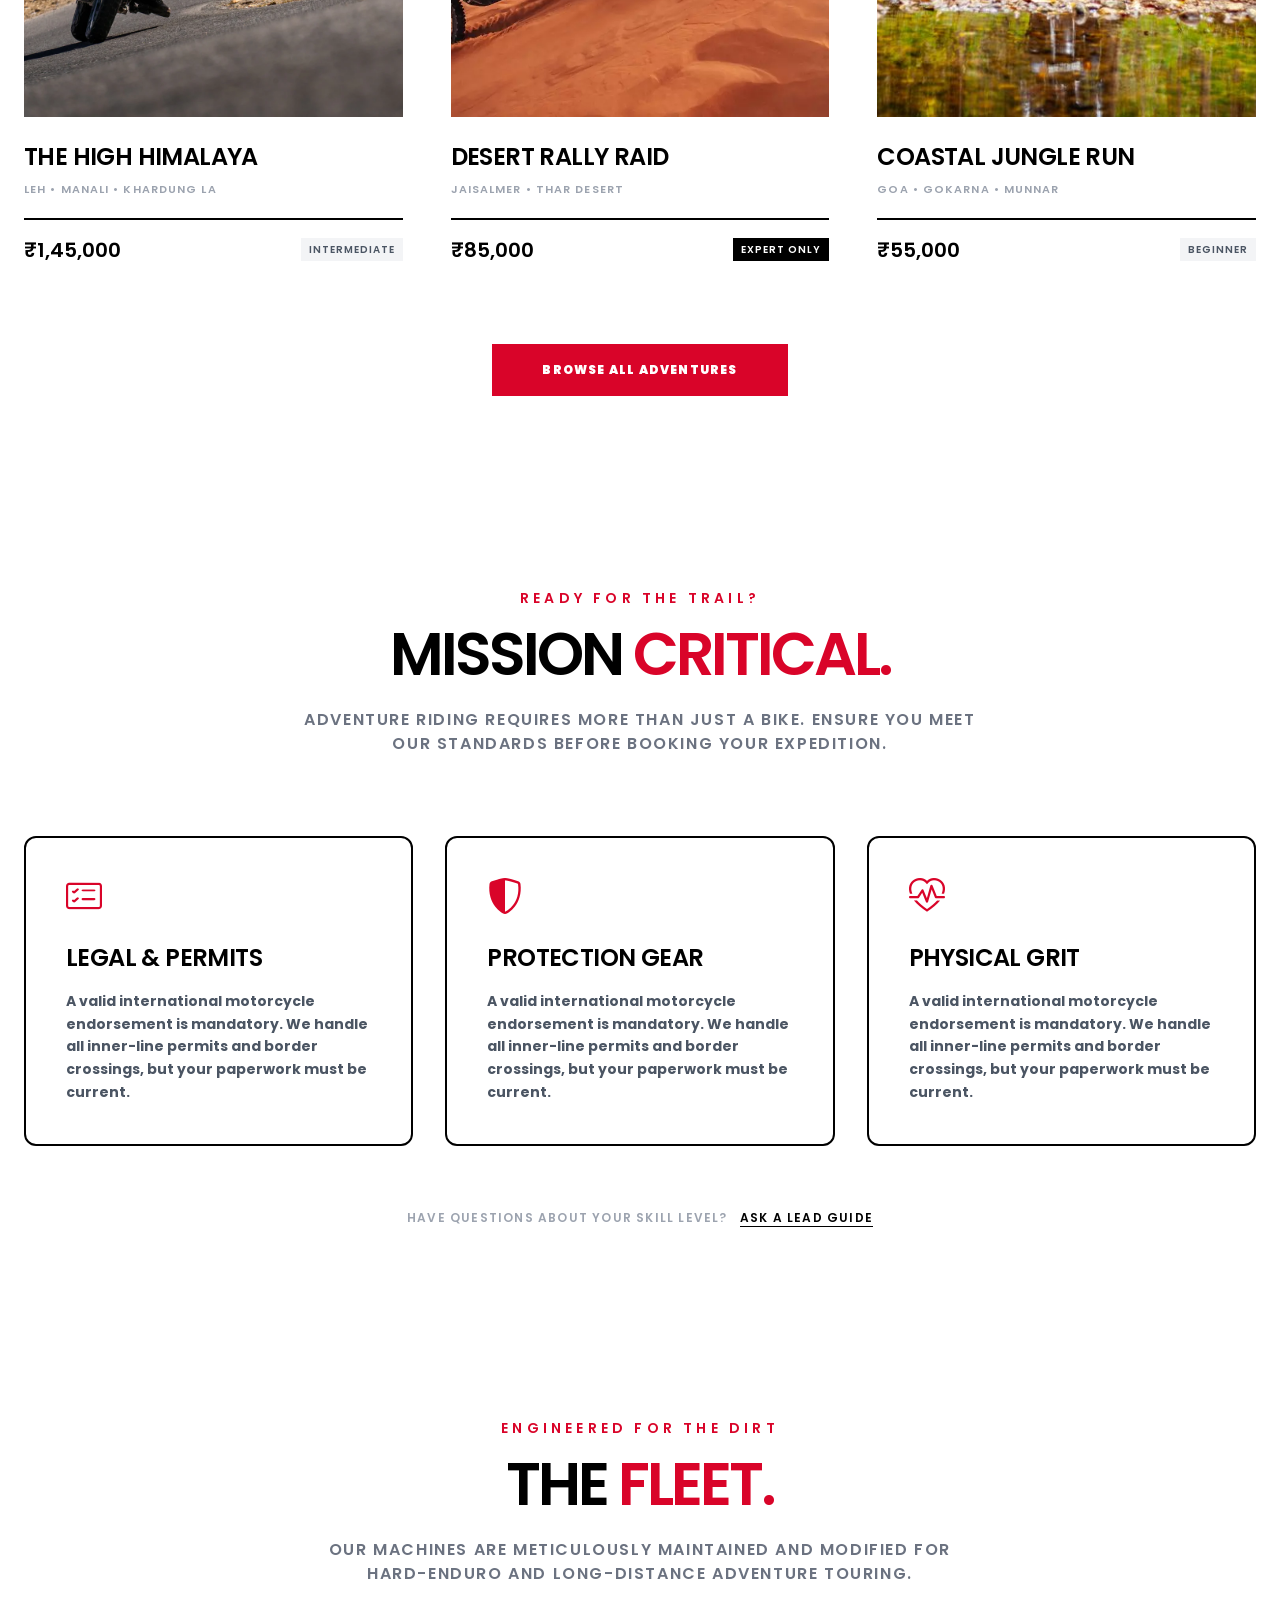
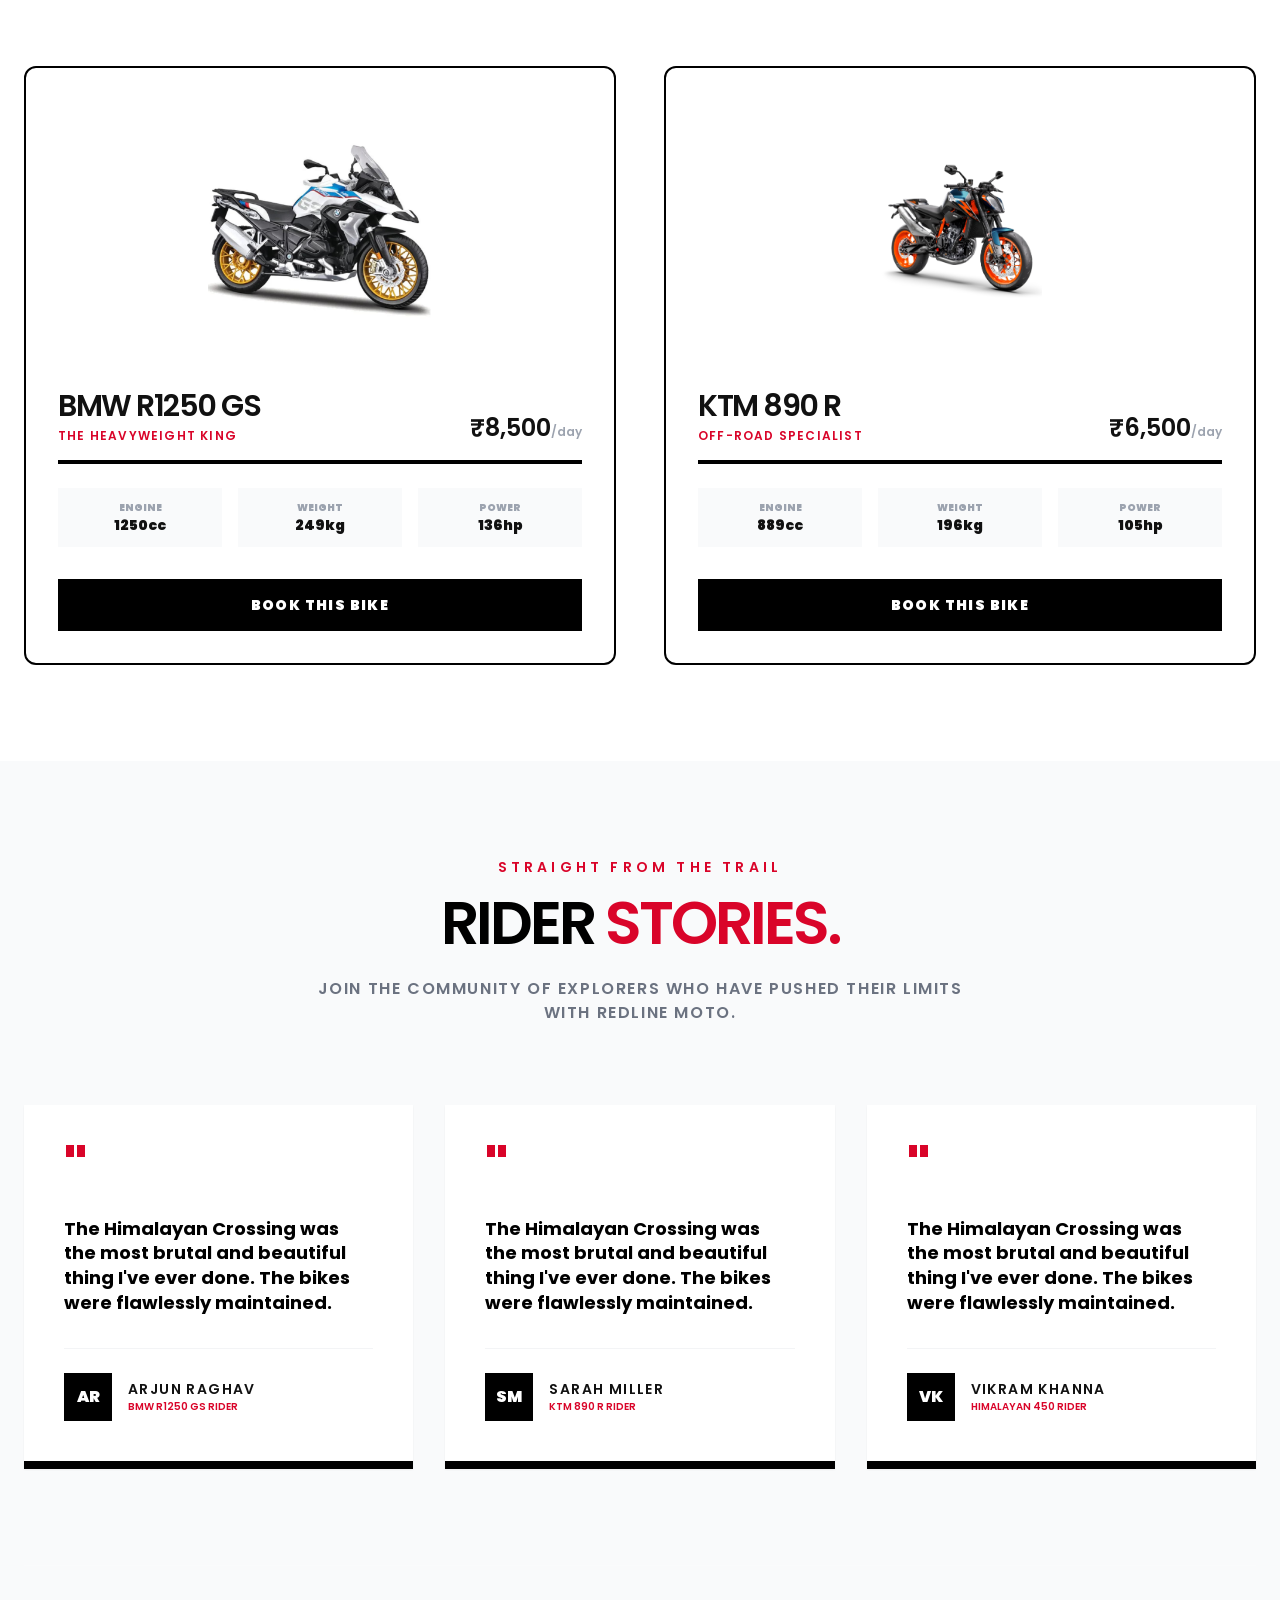
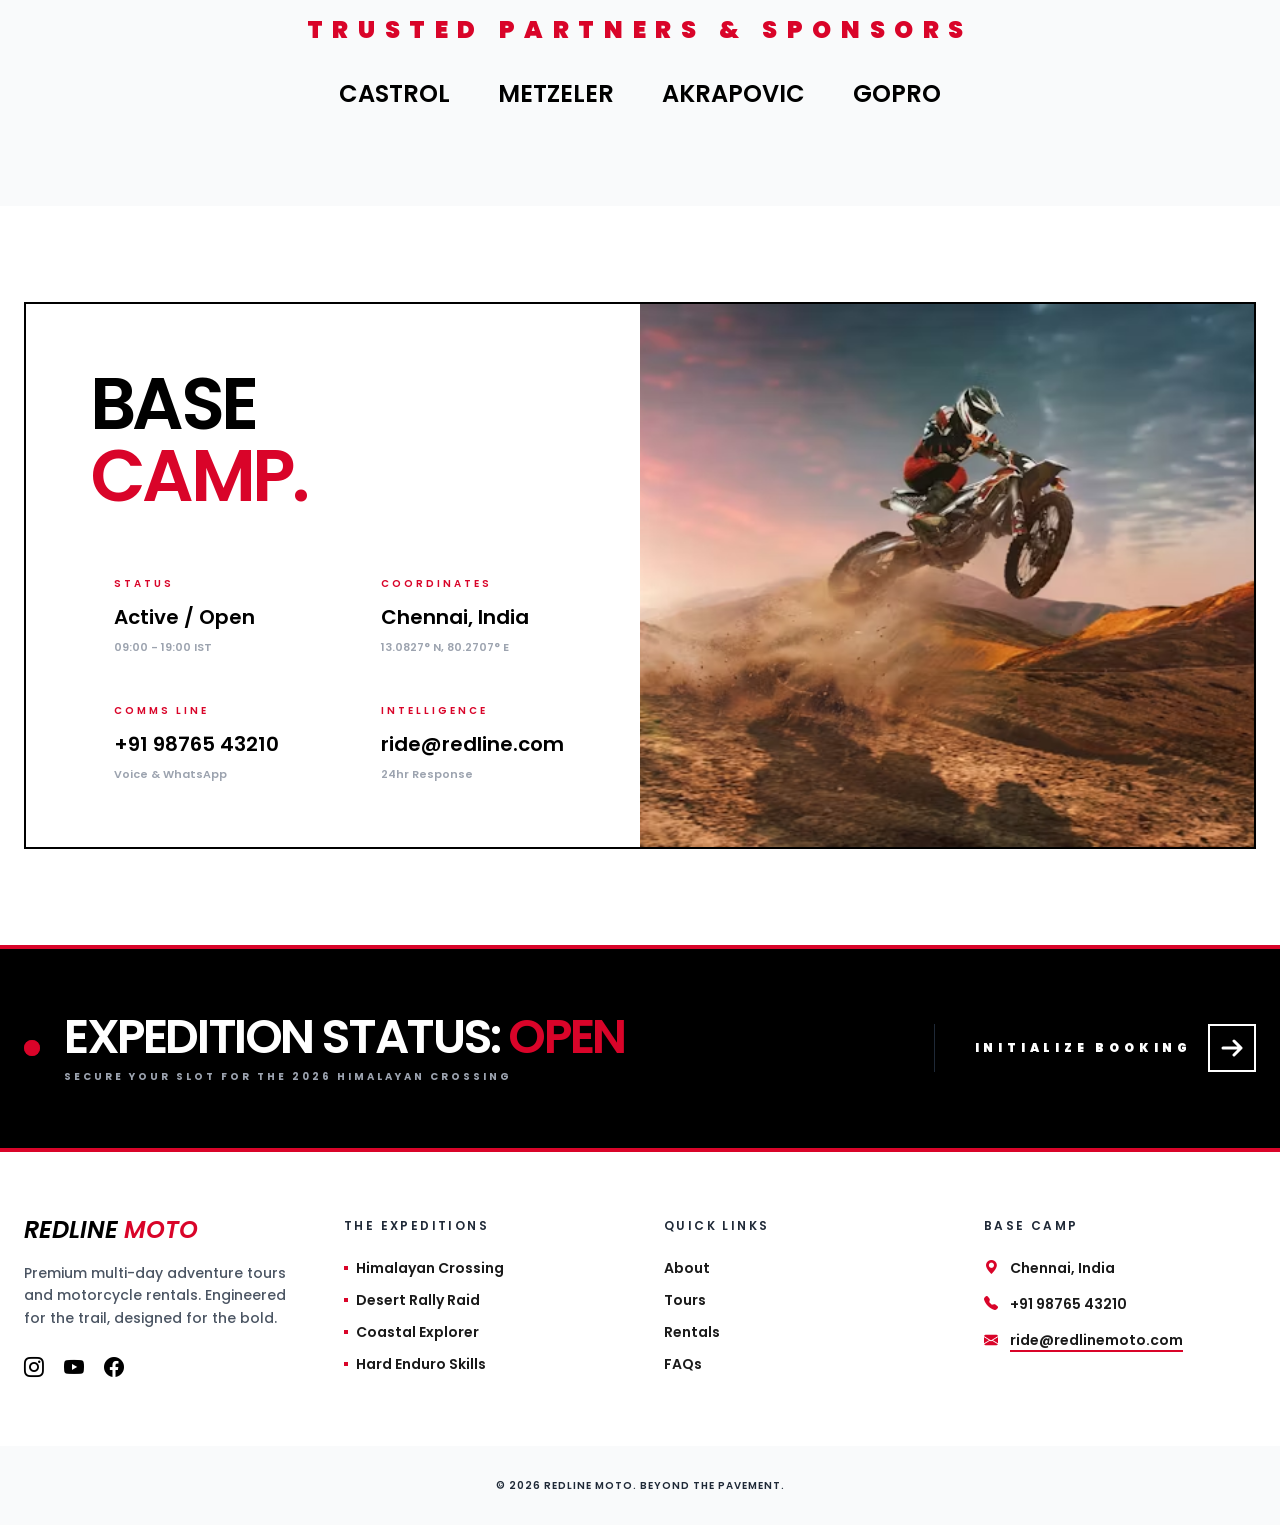
==== commit cefc596c: "Update index.html for styling and content changes" ====
--- a/index.html
+++ b/index.html
@@ -102,11 +102,6 @@
                         class="px-10 py-4 bg-[#D90429] text-white font-bold uppercase tracking-widest text-sm text-center transition hover:bg-black">
                         Book Your Tour
                     </a>
-
-                    <a href="rental.html"
-                        class="px-10 py-4 border-2 border-black text-black font-bold uppercase tracking-widest text-sm text-center transition hover:bg-[#D90429] hover:border-[#D90429] hover:text-white">
-                        View The Fleet
-                    </a>
                 </div>
 
                 <div class="mt-16 flex gap-12 pl-6">
@@ -227,7 +222,7 @@
 
             <div class="mt-20 flex justify-center">
                 <a href="tour.html"
-                    class="px-12 py-4 border-2 border-black text-black font-black uppercase tracking-widest text-xs hover:bg-[#D90429] hover:border-[#D90429] hover:text-white transition-all duration-300">
+                    class="px-12 py-4 border-2  text-white font-black uppercase tracking-widest text-xs bg-[#D90429] border-[#D90429] transition-all duration-300">
                     Browse All Adventures
                 </a>
             </div>
@@ -486,9 +481,9 @@
             </div>
 
             <div class="mt-24 pt-12 border-t border-white/10">
-                <p class="text-[10px] font-black uppercase tracking-[0.4em] text-gray-400 mb-8">Trusted Partners &
+                <p class="text-2xl font-black uppercase tracking-[0.4em] text-[#D90429] mb-8">Trusted Partners &
                     Sponsors</p>
-                <div class="flex flex-wrap justify-center items-center gap-12 opacity-30 grayscale contrast-125">
+                <div class="flex flex-wrap justify-center items-center gap-12 contrast-125">
                     <span class="text-2xl font-semibold uppercase">Castrol</span>
                     <span class="text-2xl font-semibold uppercase">Metzeler</span>
                     <span class="text-2xl font-semibold uppercase">Akrapovic</span>
@@ -607,4 +602,4 @@
     <script src="footer.js"></script>
 </body>
 
-</html>+</html>
